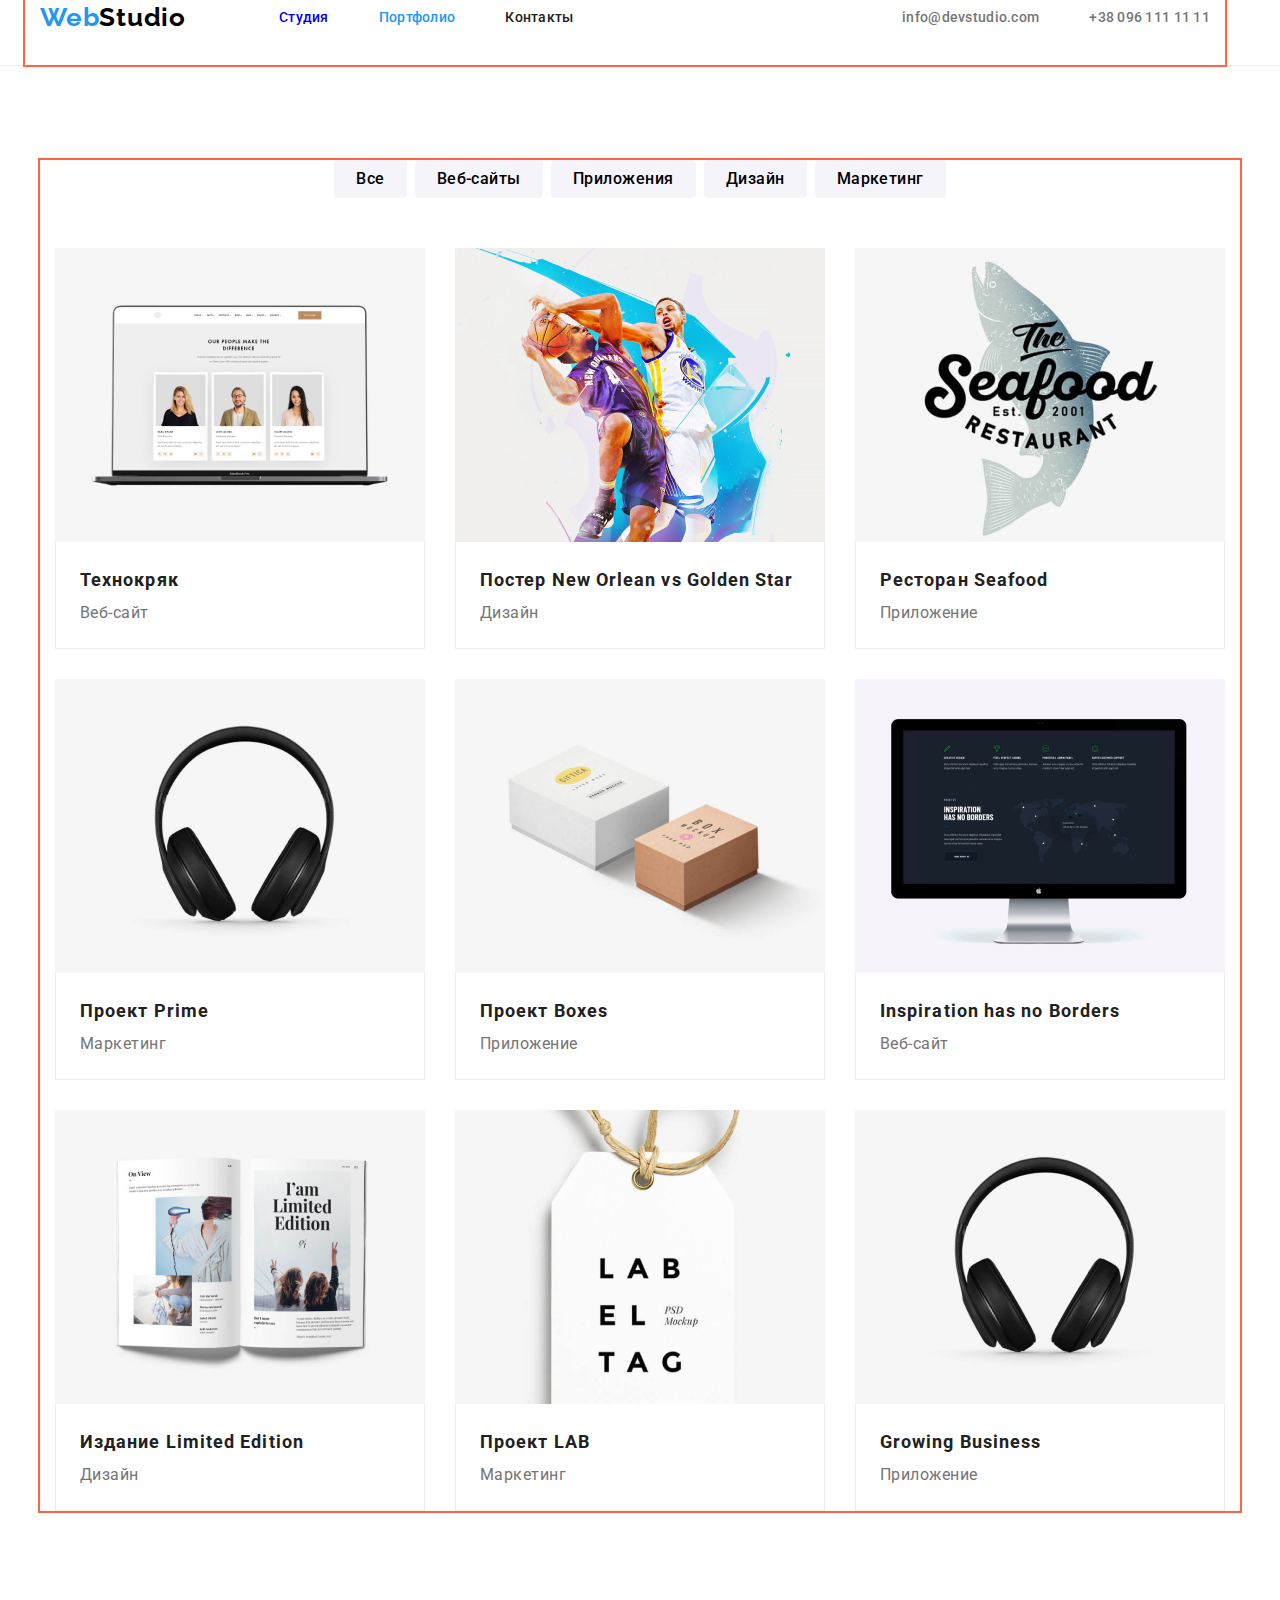
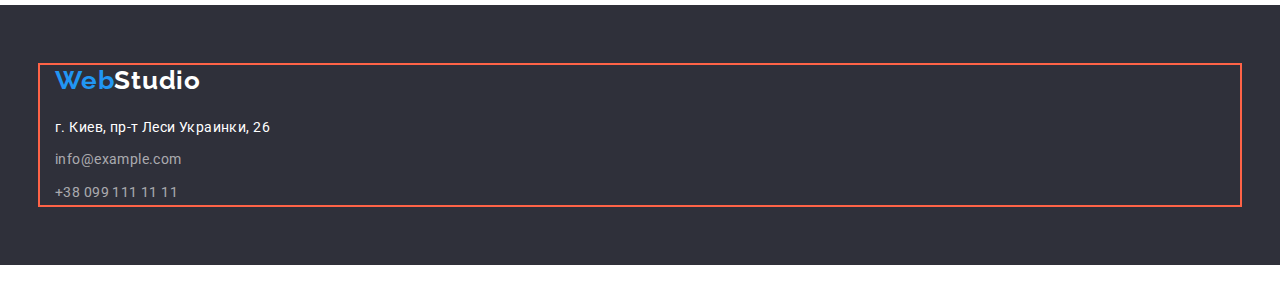
==== portfolio.html @ eae1ab4c "hw4" ====
<!DOCTYPE html>
<html lang="ru">
  <head>
    <meta charset="UTF-8" />
    <meta name="viewport" content="width=device-width, initial-scale=1.0" />
    <title lang="en">Portfolio</title>
    <link
      rel="stylesheet"
      href="https://cdnjs.cloudflare.com/ajax/libs/modern-normalize/1.0.0/modern-normalize.min.css"
    />
    <link rel="preconnect" href="https://fonts.gstatic.com" />
    <link
      href="https://fonts.googleapis.com/css2?family=Raleway:wght@400;700&family=Roboto:wght@400;500;700;900&display=swap"
      rel="stylesheet"/>
    <link rel="stylesheet" href="css/styles.css" />
  </head>
  <body>
    <!--Portfolio header-->
    <header class="header portfolio">
      <div class="container">
      <nav class="header-nav main-nav">
        <!--Company logo-->
        <a class="logo" href="index.html" lang="en">
            <span class="logo-accent-color">Web</span>Studio</a>
        <!--Main navigation-->
        <ul class="header-nav-list">
          <li class="header-nav-item"><a class="header-nav-item-link" href="index.html">Студия</a></li>
          <li class="header-nav-item"><a class="header-nav-item-link is-current" href="portfolio.html">Портфолио</a></li>
          <li class="header-nav-item"><a class="header-nav-item-link" href="">Контакты</a></li>
        </ul>
      
      <!--How to contact-->
      <ul class="header-contacts">
        <li class="header-contacts-item"><a class="header-contacts-item-link" href="mailto:info@devstudio.com">info@devstudio.com</a></li>
        <li class="header-contacts-item"><a class="header-contacts-item-link" href="tel:+380961111111">+38 096 111 11 11</a></li>
      </ul>
      </nav>
      </div>
    </header>
    <main>
      <!--Our projects-->
      <section class="section">
        <div class="container">
        <h1 class="visually-hidden">Наши проекты</h1>
        <!--Filter buttons-->
        <ul class="portfolio-filter">
          <li class="button-portfolio-filter">
            <button type="button" class="portfolio-btn">Все</button>
          </li>
          <li class="button-portfolio-filter">
            <button type="button" class="portfolio-btn">Веб-сайты</button>
          </li>
          <li class="button-portfolio-filter">
            <button type="button" class="portfolio-btn">Приложения</button>
          </li>
          <li class="button-portfolio-filter">
            <button type="button" class="portfolio-btn">Дизайн</button>
          </li>
          <li class="button-portfolio-filter">
            <button type="button" class="portfolio-btn">Маркетинг</button>
          </li>
        </ul>
        <ul class="portfolio">
          <li class="portfolio-item">
            <a class="portfolio-link" href="">
              <img
                class="tehnokryak-img"
                src="./images/portfolio/Технокряк.jpg"
                alt="Презентация проекта Технокряк"
                width="370"
                height="294"
              />
              <div class="portfolio-card">
              <h2 class="portfolio-title">Технокряк</h2>
              <p class="portfolio-subtitle">Веб-сайт</p>
              </div>
            </a>
          </li>
          <li class="portfolio-item">
            <a class="portfolio-link" href="">
              <img
                class="NewOrleanVsGoldenStar-img"
                src="./images/portfolio/NewOrlean_Golden Star.jpg"
                alt="Презентация проекта New Orlean vs Golden Star"
                width="370"
                height="294"
              />
              <div class="portfolio-card">
              <h2 class="portfolio-title">
                Постер New Orlean vs Golden Star
              </h2>
              <p class="portfolio-subtitle">Дизайн</p>
              </div>
            </a>
          </li>
          <li class="portfolio-item">
            <a class="portfolio-link" href="">
              <img
                class="seafood-img"
                src="./images/portfolio/Seafood.jpg"
                alt="Презентация проекта Seafood"
                width="370"
                height="294"/>
              <div class="portfolio-card">
              <h2 class="portfolio-title">Ресторан Seafood</h2>
              <p class="portfolio-subtitle">Приложение</p>
              </div>
            </a>
          </li>
          <li class="portfolio-item">
            <a class="portfolio-link" href="">
              <img
                class="prime-img"
                src="./images/portfolio/Prime.jpg"
                alt="Презентация проекта Prime"
                width="370"
                height="294"
              />
                <div class="portfolio-card">
              <h2 class="portfolio-title">Проект Prime</h2>
              <p class="portfolio-subtitle">Маркетинг</p>
              </div>
            </a>
          </li>
        <li class="portfolio-item">
            <a class="portfolio-link" href="">
                <img 
                class="boxes-img" 
                src="./images/portfolio/Boxes.jpg" 
                alt="Презентация проекта Boxes" 
                width="370"
                height="294"/>
                <div class="portfolio-card">
                <h2 class="portfolio-title">Проект Boxes</h2>
                <p class="portfolio-subtitle">Приложение</p>
                </div>
            </a>
        </li>
        <li class="portfolio-item">
            <a class="portfolio-link" href="">
                <img class="InspirationHasNoBorders-img" 
                src="./images/portfolio/InspirationBorders.jpg" 
                alt="Презентация проекта Inspiration has no Borders" 
                width="370"
                height="294"/>
                <div class="portfolio-card">
                <h2 class="portfolio-title">Inspiration has no Borders</h2>
                <p class="portfolio-subtitle">Веб-сайт</p>
                </div>
            </a>
        </li>

        <li class="portfolio-item">
            <a class="portfolio-link" href="">
                <img class="LimitedEdition-img" src="./images/portfolio/LimitedEdition.png" alt="Презентация издания Limited Edition" width="370"
                    height="294"/>
                    <div class="portfolio-card">
                <h2 class="portfolio-title">Издание Limited Edition</h2>
                <p class="portfolio-subtitle">Дизайн</p>
                </div>
            </a>
        </li>
        <li class="portfolio-item">
            <a class="portfolio-link" href="">
                <img 
                class="lab-img" 
                src="./images/portfolio/LAB.png" 
                alt="Презентация проекта LAB" 
                width="370"
                height="294"/>
                <div class="portfolio-card">
                <h2 class="portfolio-title">Проект LAB</h2>
                <p class="portfolio-subtitle">Маркетинг</p>
                </div>
            </a>
        </li>
        <li class="portfolio-item">
            <a class="portfolio-link" href="">
                <img class="GrowingBusiness-img" 
                src="./images/portfolio/Prime.jpg" 
                alt="Презентация проэкта Growing Business" 
                width="370"
                height="294"/>
                <div class="portfolio-card">
                <h2 class="portfolio-title">Growing Business</h2>
                <p class="portfolio-subtitle">Приложение</p>
                </div>
            </a>
        </li>
        </ul>
        </div>
      </section>
    </main>
    <!--Site footer-->
    <footer class="footer">
      <div class="container">
      <a class="footer-logo" href="index.html"><span class="logo-accent-color">Web</span>Studio</a>
      <address class="footer-contacts">
        <p class="footer-contacts-address">г. Киев, пр-т Леси Украинки, 26</p>
        <a class="footer-contacts-link" href="mailto:info@example.com">info@example.com</a>
        <a class="footer-contacts-link" href="tel:+380991111111">+38 099 111 11 11</a>
      </address>
      </div>
    </footer>
  </body>
</html>
---- css/styles.css ----
/* 
Colors:
hero text color #FFFFFF 
primary text  #212121
secondary text #757575
accent color #2196F3 

Fonts:
logo font: Raleway 400 bold
main font Roboto 500 900 normal 400 bold 700
font-family: 'Raleway', sans-serif;
font-family: 'Roboto', sans-serif;

*/
:root {
  --hero-background-color: #2f303a;
  --secondary-background-color: #f5f4fa;
  --button-background-color: #f5f4fa;

  --hero-text-color: #ffffff;
  --primary-text-color: #212121;
  --secondary-text-color: #757575;

  --icon-color: #AFB1B8;
  --accent-color: #2196f3;

  --logo-font: "Raleway", sans-serif;
}
body {
  background-color: #ffffff;
  color: #212121;
  font-family: "Roboto", sans-serif;
}
h1,
h2,
h3,
h4,
h5,
h6,
p,
li {
  margin: 0;
}
ul {
  margin: 0;
  padding: 0;
  list-style: none;
}
img {
  display: block;
  margin: 0px;
}

.visually-hidden {
  position: absolute;
  width: 1px;
  height: 1px;
  margin: -1px;
  border: 0;
  padding: 0;
  white-space: nowrap;
  clip-path: inset(100%);
  clip: rect(0 0 0 0);
  overflow: hidden;
}

/*================HEADER================*/

.container {
  width: 1200px;
  padding-right: 15px;
  padding-left: 15px;
  margin-left: auto;
  margin-right: auto;
  outline: 2px solid tomato;
}
.header {
  border-bottom: 1px solid #ececec;
}

.portfolio {
  margin-bottom: 94px;
}

/* Logo */
.logo {
  margin-right: 93px;
  font-family: var(--logo-font);
  font-weight: bold;
  font-size: 26px;
  line-height: 1.19;
  letter-spacing: 0.03em;
  text-decoration: none;
  color: #000000;
}
.logo-accent-color {
  color: var(--accent-color);
}

/* Header-nav */

.header-nav {
  display: flex;
  align-items: center;
  padding-top: 32px;
  padding-bottom: 32px;
}

.header-nav-item-link,
.header-contacts-item-link {
  text-decoration: none;
  font-weight: 500;
  font-size: 14px;
  line-height: 1,14;
  letter-spacing: 0.02em;
}
.header-nav-list {
  display: flex;
}
.header-contacts {
  display: flex;
  margin-left: auto;
}

.header-nav-list .header-nav-item + .header-nav-item {
  margin-left: 50px;
}

.header-nav-item-link:visited {
  color: var(--primary-text-color);
}
.header-nav-item-link:hover {
  color: var(--accent-color);
}
.header-nav-item-link.is-current {
  color: var(--accent-color);
}

.header-contacts .header-contacts-item + .header-contacts-item {
  margin-left: 50px;
}
.header-contacts-item-link {
  color: var(--secondary-text-color);
}
.header-contacts-item-link:hover,
.header-contacts-item-link:focus {
  color: var(--accent-color);
}

/*================END HEADER================*/
/*=====================MAIN=================*/
/* Hero */
.hero {

  max-width: 1600px;
  min-height: 600px;
  background-color: #C4C4C4;
  background-image: url(../images/content/header.jpg);

 /* background-image: linear-gradient(
   rgba(47, 48, 58, 0.4),
   rgba(47, 48, 58, 0.4);  */

  background-size: cover;
  background-repeat: no-repeat;
  background-position: center; 
  margin-left: auto;
  margin-right: auto;

  text-align: center;
  padding-top: 200px;
  padding-bottom: 200px;
  margin-bottom: 94px;
}

.hero-title {
  color: var(--hero-text-color);
  font-weight: 900;
  font-size: 44px;
  line-height: 1.36;
  letter-spacing: 0.06em;
  text-transform: uppercase;
  margin-bottom: 30px;
}
.button {
  display: inline-block;
  min-width: 200px;
  padding: 10px 32px;
  margin: 0 auto;
  left: 700px;
  top: 430px;
  border-radius: 4px;
  justify-content: center;

  text-align: center;
  align-items: center;
  font-weight: 700;
  font-size: 16px;
  line-height: 1.875;
  letter-spacing: 0.06em;

  color: var(--hero-text-color);
  background-color: var(--accent-color);
  text-decoration: none;
  box-shadow: 0px 4px 4px rgba(0, 0, 0, 0.15);
}
.hero-button {
  margin: 0 auto;
}

/* Advantages */
.advant {
  margin-bottom: 94px;
}
.advant-list {
  display: flex;
  justify-content: stretch;
}
.advant-list .advant-item + .advant-item {
  margin-left: 30px;
}

.advant-item-title {
  margin-bottom: 10px;
  font-weight: 700;
  font-size: 14px;
  line-height: 1.14;
  letter-spacing: 0.03em;
  text-transform: uppercase;
}
.advant-item-desc {
  font-weight: 400;
  font-size: 14px;
  line-height: 1.71;
  letter-spacing: 0.03em;
  color: var(--secondary-text-color);
}
.advant-item {
  width: 270px;
}

/* Work */

.work {
  margin-bottom: 94px;
}
.work-title {
  margin-bottom: 50px;
}
.work-list {
  display: flex;
  justify-content: space-between;
}

/* Team */
.team {
  background-color: var(--secondary-background-color);
  padding-top: 94px;
  padding-bottom: 94px;
}

.team-list {
  display: flex;
  justify-content: space-between;
}
.team-list-item {
  box-shadow: 0px 1px 3px rgba(0, 0, 0, 0.12), 0px 1px 1px rgba(0, 0, 0, 0.14),
    0px 2px 1px rgba(0, 0, 0, 0.2);
  border: 1px solid 000000;
  border-radius: 0px 0px 4px 4px;
  background: #ffffff;
}
.card-content {
  padding-top: 30px;
  padding-bottom: 30px;
  background: #ffffff;
  width: 270px;
  border: 1px solid 000000;
  border-radius: 0px 0px 4px 4px;
}

.team-title {
  margin-bottom: 50px;
}

.team-info-list-item-name {
  margin-bottom: 10px;
}

.work-title,
.team-title {
  font-weight: 700;
  font-size: 36px;
  line-height: 1.16;
  text-align: center;
  letter-spacing: 0.03em;
}
.team-info-list-item-name {
  font-weight: 500;
  font-size: 16px;
  line-height: 1.19;
  text-align: center;
  letter-spacing: 0.03em;
}
.team-info-list-item-position {
  font-weight: 400;
  font-size: 16px;
  line-height: 1.19;
  text-align: center;
  letter-spacing: 0.03em;
  color: var(--secondary-text-color);
  margin-bottom: 16px;
}

.social-list {
display: flex;
justify-content: space-between;
margin-left: 32px;
margin-right: 32px;
}

.social-list-link {
display: flex;
justify-content: center;
align-items: center;
width: 44px;
height: 44px;
background-color: #ffffff;
border-radius: 50%;
}

.social-list-link:hover,
.social-list-link:hover {
  background-color: var(--accent-color);
}

.social-list-link:hover .social-list-icon,
.social-list-link:hover .social-list-icon {
  fill: #ffffff;
}

.social-list-icon {
  width: 20px;
  height: 20px;
  fill: var(--icon-color);
}

/* Portfolio buttons */

.portfolio-filter {
  display: flex;
  justify-content: center;
  margin-bottom: 50px;
}

.portfolio-btn {
  font-weight: 500;
  font-size: 16px;
  line-height: 1.62;
  text-align: center;
  letter-spacing: 0.03em;
  border-radius: 4px;
  border: none;
  background: var(--secondary-background-color);
  padding: 6px 22px;
  cursor: pointer;
}

.portfolio-filter .button-portfolio-filter + .button-portfolio-filter {
  margin-left: 8px;
}

.portfolio-btn:hover,
.portfolio-btn:focus {
  color: #ffffff;
  background-color: var(--accent-color);
  box-shadow: 0px 3px 1px rgba(0, 0, 0, 0.1), 0px 1px 2px rgba(0, 0, 0, 0.08),
    0px 2px 2px rgba(0, 0, 0, 0.12);
}
.portfolio-link {
  text-decoration: none;
}
.portfolio-link:visited {
  color: var(--primary-text-color);
}
.portfolio-link > .portfolio-subtitle {
  color: var(--secondary-text-color);
}

/* Portfolio cards */

.portfolio {
  display: flex;
  flex-wrap: wrap;
 
  margin-left: -30px;
  margin-top: -30px;
}

.portfolio > .portfolio-item {
flex-basis: calc(100% / 3 - 30px);

margin-left: 30px;
margin-top: 30px;
}

/* .portfolio > .portfolio-item:not(:nth-child(3n)) {
  margin-right: 30px;
}
.portfolio > .portfolio-item:not(:nth-last-child(-n + 3)) {
  margin-bottom: 30px;
} */


.portfolio-title {
  font-weight: 700;
  font-size: 18px;
  line-height: 2;
  letter-spacing: 0.06em;
}

.portfolio-subtitle {
  font-weight: 400;
  font-size: 16px;
  line-height: 1.87;
  letter-spacing: 0.03em;
  color: var(--secondary-text-color);
}

.portfolio-card {
  padding-top: 20px;
  padding-bottom: 20px;
  padding-left: 24px;
  background: #ffffff;
  width: 370px;
  border-left: 1px solid #eeeeee;
  border-right: 1px solid #eeeeee;
  border-bottom: 1px solid #eeeeee;
}

/*==================END MAIN=================*/
/*==================FOOTER===================*/

.footer {
  background-color: var(--hero-background-color);
  padding-top: 60px;
  padding-bottom: 60px;
}
.footer-logo {
  display: block;
  font-family: var(--logo-font);
  font-weight: bold;
  font-size: 26px;
  line-height: 1.19;
  letter-spacing: 0.03em;
  text-decoration: none;
  color: #ffffff;
  margin-bottom: 20px;
}
.footer-contacts-address {
  font-style: normal;
  font-weight: normal;
  font-size: 14px;
  line-height: 1.71;
  letter-spacing: 0.03em;
  color: #ffffff;
}
.footer-contacts-link {
  display: block;
  margin-top: 9px;
  font-style: normal;
  font-weight: 400;
  font-size: 14px;
  line-height: 1.71;
  letter-spacing: 0.03em;
  color: rgba(255, 255, 255, 0.6);
  text-decoration: none;
}
/*==================END FOOTER=================*/
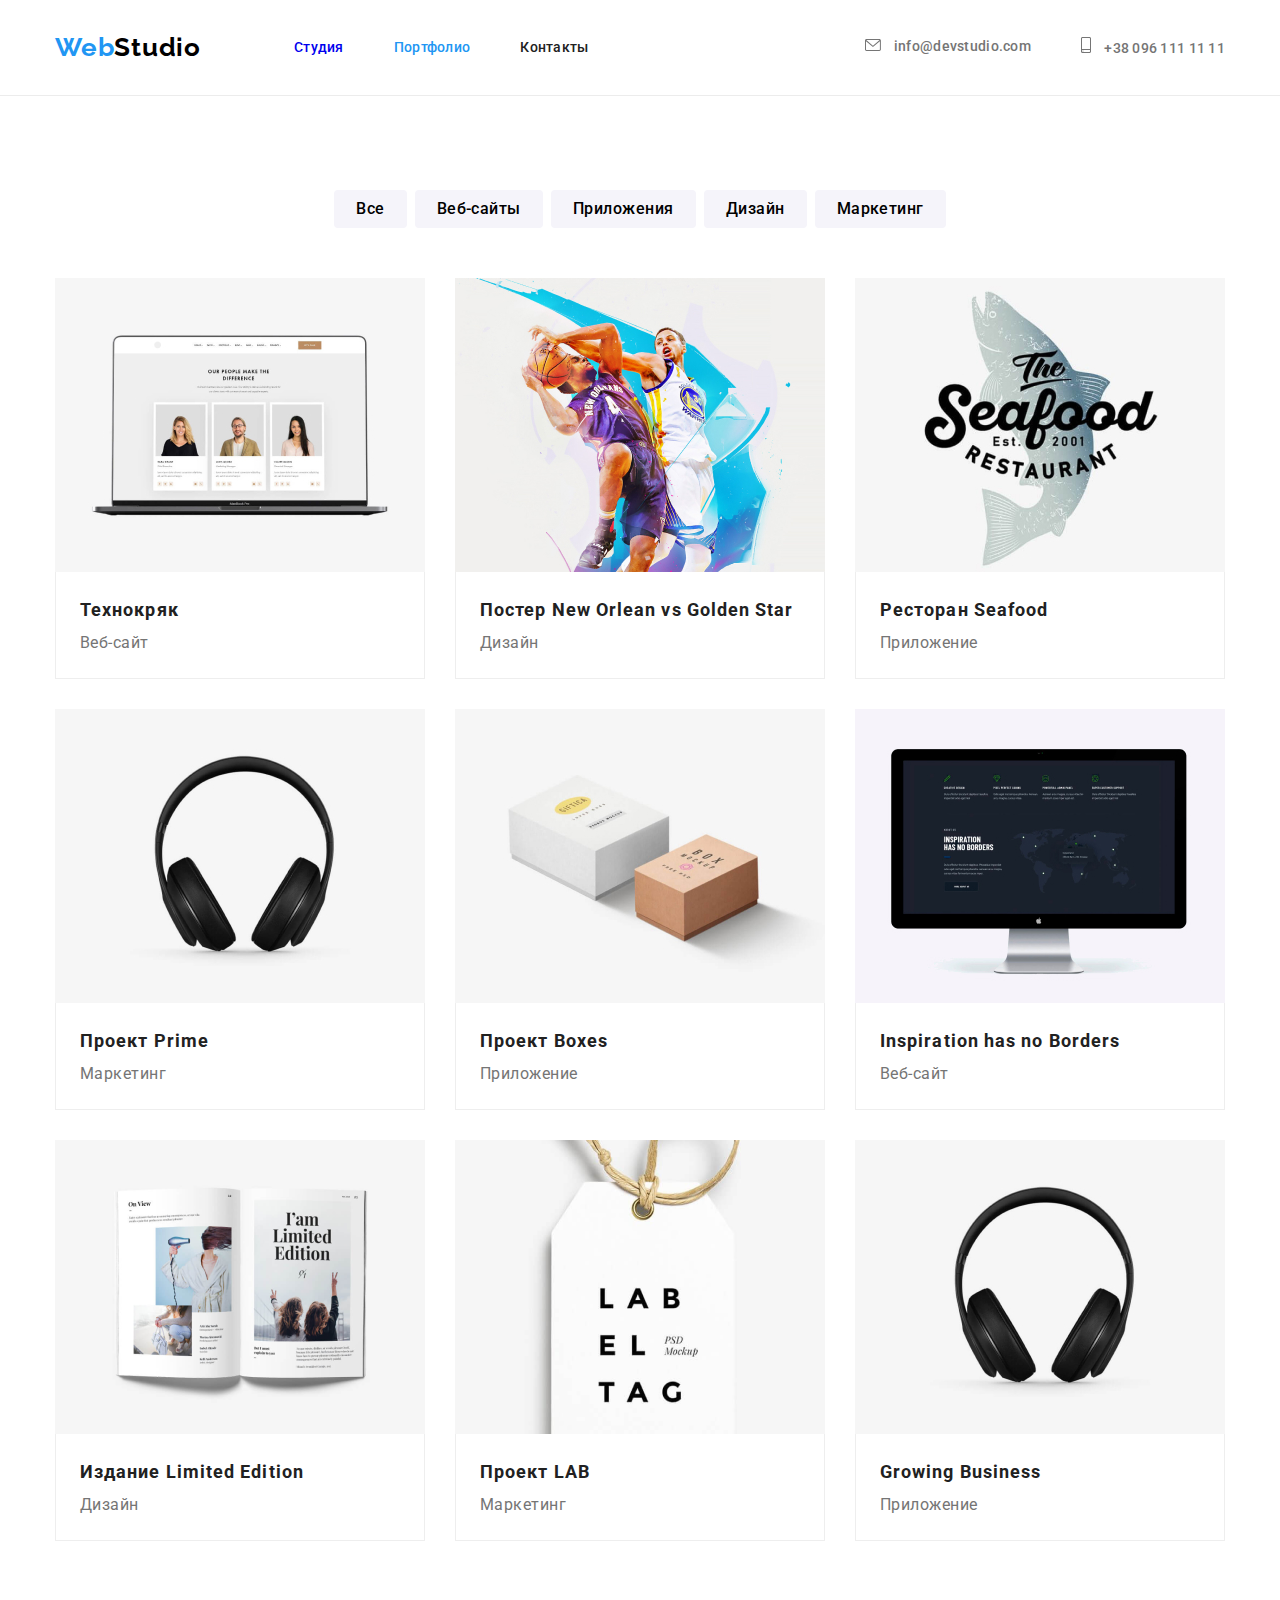
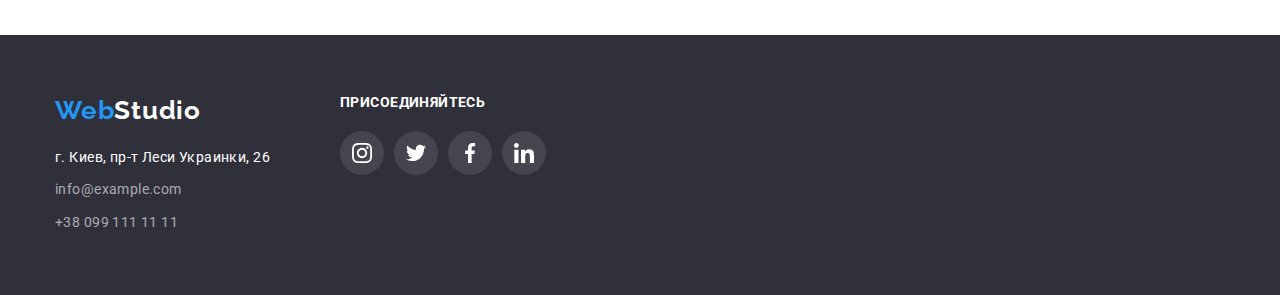
==== commit 377f2684: "hw4" ====
--- a/portfolio.html
+++ b/portfolio.html
@@ -16,25 +16,39 @@
   </head>
   <body>
     <!--Portfolio header-->
-    <header class="header portfolio">
+    <header class="header">
       <div class="container">
-      <nav class="header-nav main-nav">
-        <!--Company logo-->
-        <a class="logo" href="index.html" lang="en">
-            <span class="logo-accent-color">Web</span>Studio</a>
-        <!--Main navigation-->
-        <ul class="header-nav-list">
-          <li class="header-nav-item"><a class="header-nav-item-link" href="index.html">Студия</a></li>
-          <li class="header-nav-item"><a class="header-nav-item-link is-current" href="portfolio.html">Портфолио</a></li>
-          <li class="header-nav-item"><a class="header-nav-item-link" href="">Контакты</a></li>
-        </ul>
-      
-      <!--How to contact-->
-      <ul class="header-contacts">
-        <li class="header-contacts-item"><a class="header-contacts-item-link" href="mailto:info@devstudio.com">info@devstudio.com</a></li>
-        <li class="header-contacts-item"><a class="header-contacts-item-link" href="tel:+380961111111">+38 096 111 11 11</a></li>
-      </ul>
-      </nav>
+        <nav class="header-nav">
+          <!--Company logo-->
+          <a class="logo" href="index.html" lang="en"><span class="logo-accent-color">Web</span>Studio</a>
+          <!--Main navigation-->
+          <ul class="header-nav-list">
+            <li class="header-nav-item"><a class="header-nav-item-link" href="index.html">Студия</a></li>
+            <li class="header-nav-item"><a class="header-nav-item-link is-current" href="portfolio.html">Портфолио</a></li>
+            <li class="header-nav-item"><a class="header-nav-item-link" href="">Контакты</a></li>
+          </ul>
+    
+          <!--How to contact-->
+          <ul class="header-contacts">
+            <li class="header-contacts-item">
+              <a class="header-contacts-item-link" href="mailto:info@devstudio.com"><svg class="contact-icon" width="16"
+                  height="12">
+                  <use href="./images/content/sprite.svg#icon-envelope">
+                  </use>
+                </svg>
+                info@devstudio.com</a>
+            </li>
+    
+            <li class="header-contacts-item">
+              <a class="header-contacts-item-link" href="tel:+380961111111"><svg class="contact-icon" width="10"
+                  height="16">
+                  <use href="/images/content/sprite.svg#icon-smartphone">
+                  </use>
+                </svg>
+                +38 096 111 11 11</a>
+            </li>
+          </ul>
+        </nav>
       </div>
     </header>
     <main>
@@ -193,13 +207,54 @@
     </main>
     <!--Site footer-->
     <footer class="footer">
-      <div class="container">
-      <a class="footer-logo" href="index.html"><span class="logo-accent-color">Web</span>Studio</a>
-      <address class="footer-contacts">
-        <p class="footer-contacts-address">г. Киев, пр-т Леси Украинки, 26</p>
-        <a class="footer-contacts-link" href="mailto:info@example.com">info@example.com</a>
-        <a class="footer-contacts-link" href="tel:+380991111111">+38 099 111 11 11</a>
-      </address>
+      <div class="container footer-social">
+        <div class="footer-address-container">
+          <a class="footer-logo" href="index.html"><span class="logo-accent-color">Web</span>Studio</a>
+          <address class="footer-contacts">
+            <p class="footer-contacts-address">г. Киев, пр-т Леси Украинки, 26</p>
+            <a class="footer-contacts-link" href="mailto:info@example.com">info@example.com</a>
+            <a class="footer-contacts-link" href="tel:+380991111111">+38 099 111 11 11</a>
+        </div>
+        <div class="footer-social-container">
+          <h3 class="agitation">присоединяйтесь</h3>
+          <ul class="footer-social-list">
+            <li class="social-list-item">
+              <a class="social-list-link footer-link" href="">
+                <svg class="social-list-icon footer-icon">
+                  <use href="./images/content/sprite.svg#icon-instagram">
+                  </use>
+                </svg>
+              </a>
+            </li>
+    
+            <li class="social-list-item">
+              <a class="social-list-link footer-link" href="">
+                <svg class="social-list-icon footer-icon">
+                  <use href="./images/content/sprite.svg#icon-twitter">
+                  </use>
+                </svg>
+              </a>
+            </li>
+    
+            <li class="social-list-item">
+              <a class="social-list-link footer-link" href="">
+                <svg class="social-list-icon footer-icon">
+                  <use href="/images/content/sprite.svg#icon-facebook">
+                  </use>
+                </svg>
+              </a>
+            </li>
+    
+            <li class="social-list-item">
+              <a class="social-list-link footer-link" href="">
+                <svg class="social-list-icon footer-icon">
+                  <use href="./images/content/sprite.svg#icon-linkedin">
+                  </use>
+                </svg>
+              </a>
+            </li>
+          </ul>
+        </div>
       </div>
     </footer>
   </body>
--- a/css/styles.css
+++ b/css/styles.css
@@ -64,16 +64,27 @@
   overflow: hidden;
 }
 
-/*================HEADER================*/
-
 .container {
   width: 1200px;
   padding-right: 15px;
   padding-left: 15px;
   margin-left: auto;
   margin-right: auto;
-  outline: 2px solid tomato;
-}
+  /* outline: 2px solid tomato; */
+}
+
+.section-title {
+
+  font-weight: 700;
+  font-size: 36px;
+  line-height: 1.16;
+  text-align: center;
+  letter-spacing: 0.03em;
+  margin-bottom: 50px;
+}
+
+/*================HEADER================*/
+
 .header {
   border-bottom: 1px solid #ececec;
 }
@@ -113,7 +124,10 @@
   font-size: 14px;
   line-height: 1,14;
   letter-spacing: 0.02em;
-}
+  padding-top: 32px;
+  padding-bottom: 32px;
+}
+
 .header-nav-list {
   display: flex;
 }
@@ -124,6 +138,10 @@
 
 .header-nav-list .header-nav-item + .header-nav-item {
   margin-left: 50px;
+}
+ .contact-icon {
+  margin-right: 10px;
+  fill: currentColor;
 }
 
 .header-nav-item-link:visited {
@@ -149,6 +167,7 @@
 
 /*================END HEADER================*/
 /*=====================MAIN=================*/
+
 /* Hero */
 .hero {
 
@@ -220,6 +239,18 @@
   margin-left: 30px;
 }
 
+.advant-icon-container {
+  display: flex;
+  justify-content: center;
+  align-items: center;
+  background-color: var(--secondary-background-color);
+  width: 270px;
+  height: 120px;  
+  border-radius: 4px;    
+  margin-bottom: 30px;
+}
+
+
 .advant-item-title {
   margin-bottom: 10px;
   font-weight: 700;
@@ -244,9 +275,7 @@
 .work {
   margin-bottom: 94px;
 }
-.work-title {
-  margin-bottom: 50px;
-}
+
 .work-list {
   display: flex;
   justify-content: space-between;
@@ -279,22 +308,10 @@
   border-radius: 0px 0px 4px 4px;
 }
 
-.team-title {
-  margin-bottom: 50px;
-}
-
 .team-info-list-item-name {
   margin-bottom: 10px;
 }
 
-.work-title,
-.team-title {
-  font-weight: 700;
-  font-size: 36px;
-  line-height: 1.16;
-  text-align: center;
-  letter-spacing: 0.03em;
-}
 .team-info-list-item-name {
   font-weight: 500;
   font-size: 16px;
@@ -330,12 +347,12 @@
 }
 
 .social-list-link:hover,
-.social-list-link:hover {
+.social-list-link:focus {
   background-color: var(--accent-color);
 }
 
 .social-list-link:hover .social-list-icon,
-.social-list-link:hover .social-list-icon {
+.social-list-link:focus .social-list-icon {
   fill: #ffffff;
 }
 
@@ -350,6 +367,7 @@
 .portfolio-filter {
   display: flex;
   justify-content: center;
+  margin-top: 94px;
   margin-bottom: 50px;
 }
 
@@ -403,14 +421,6 @@
 margin-left: 30px;
 margin-top: 30px;
 }
-
-/* .portfolio > .portfolio-item:not(:nth-child(3n)) {
-  margin-right: 30px;
-}
-.portfolio > .portfolio-item:not(:nth-last-child(-n + 3)) {
-  margin-bottom: 30px;
-} */
-
 
 .portfolio-title {
   font-weight: 700;
@@ -438,6 +448,45 @@
   border-bottom: 1px solid #eeeeee;
 }
 
+/* Clients */
+
+.clients {
+  margin-top: 94px;
+  margin-bottom: 94px;
+}
+
+.clients-list {
+  display: flex;
+  justify-content: space-between;
+}
+
+.clients-list-link {
+  display: flex;
+  justify-content: center;
+  align-items: center;
+  width: 170px;
+  height: 90px;
+  border: 1px solid var(--icon-color);
+  border-radius: 4px;
+  background-color: #ffffff;
+}
+
+.clients-list-icon {
+    fill: var(--icon-color);
+}
+
+.clients-list-link:hover,
+.clients-list-link:focus {
+ border-color: var(--accent-color);
+}
+
+.clients-list-link:hover .clients-list-icon,
+.clients-list-link:focus .clients-list-icon {
+  fill: var(--accent-color);
+  
+}
+
+
 /*==================END MAIN=================*/
 /*==================FOOTER===================*/
 
@@ -456,6 +505,7 @@
   text-decoration: none;
   color: #ffffff;
   margin-bottom: 20px;
+  
 }
 .footer-contacts-address {
   font-style: normal;
@@ -464,6 +514,7 @@
   line-height: 1.71;
   letter-spacing: 0.03em;
   color: #ffffff;
+  
 }
 .footer-contacts-link {
   display: block;
@@ -475,5 +526,55 @@
   letter-spacing: 0.03em;
   color: rgba(255, 255, 255, 0.6);
   text-decoration: none;
-}
+  
+}
+
+/* Social links */
+
+.footer-social{
+  display: flex;
+
+}
+
+.footer-address-container{
+display: block;
+
+}
+
+.footer-social-container{
+display: block;
+width: 206px;
+height: 80px;
+
+margin-left: 70px;
+
+}
+
+.footer-social-list {
+display: flex;
+justify-content: space-between;
+}
+
+.footer-link{
+  background-color: #44454E;
+}
+
+.footer-icon {
+  fill: #ffffff;
+}
+
+.agitation {
+
+font-weight: 700;
+font-size: 14px;
+line-height: 1.14;
+letter-spacing: 0.03em;
+text-transform: uppercase;
+
+color: #FFFFFF;
+
+margin-bottom: 20px;
+}
+
+
 /*==================END FOOTER=================*/
